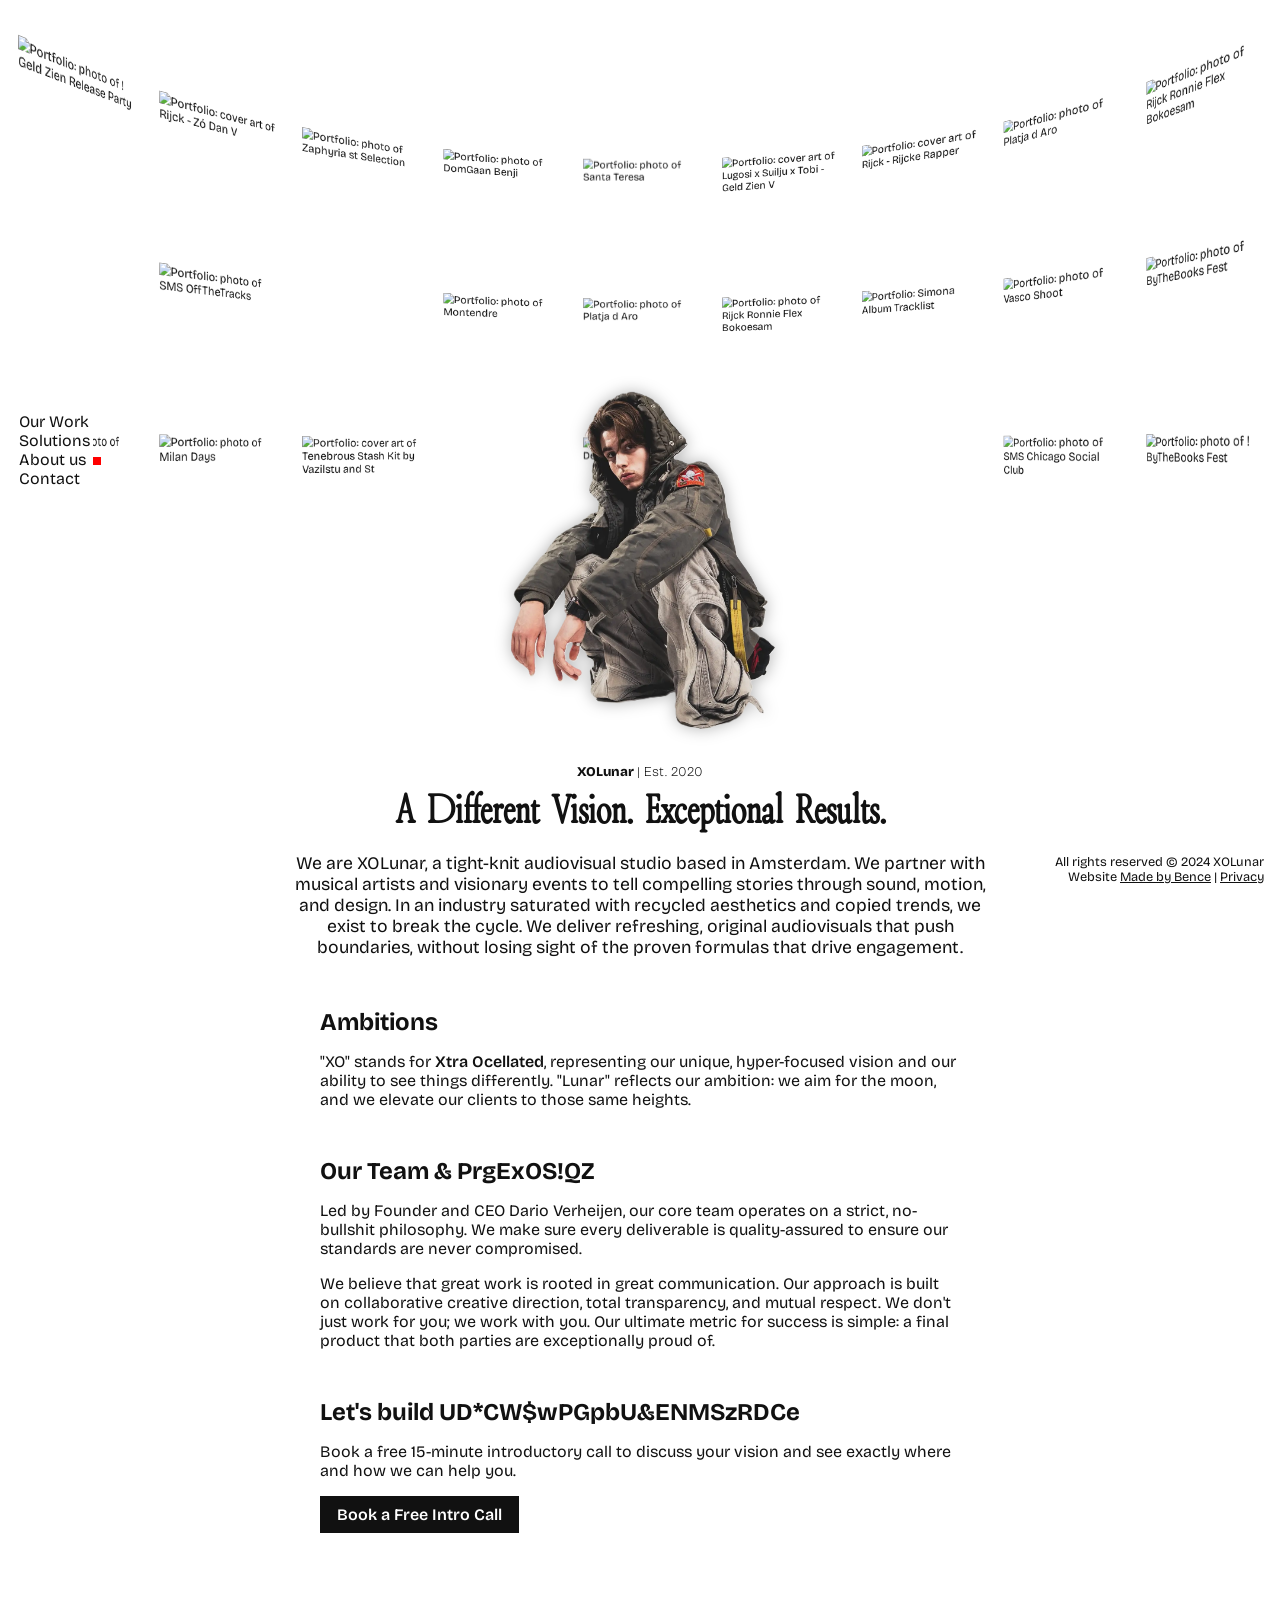
==== index.html @ 453fcff3 "Updated metadata" ====
<!DOCTYPE html><!-- Website Made by Bence (bencebarens.nl) -->
<html lang="en">
<head>
    <meta charset="UTF-8">
    <meta name="viewport" content="width=device-width, initial-scale=1.0">
    <meta name="author" content="Bence Barens">

    <title>XOLunar</title>
    <meta name="description" content="We are XOLunar, a tight-knit audiovisual studio based in Amsterdam. We partner with musical artists and visionary events to tell compelling stories through sound, motion, and design. In an industry saturated with recycled aesthetics and copied trends, we exist to break the cycle. We deliver refreshing, original audiovisuals that push boundaries, without losing sight of the proven formulas that drive engagement.">
    <meta name="robots" content="index,follow">

    <meta property="og:site_name" content="XOLunar">
    <meta property="og:description" content="We are XOLunar, a tight-knit audiovisual studio based in Amsterdam. We partner with musical artists and visionary events to tell compelling stories through sound, motion, and design. In an industry saturated with recycled aesthetics and copied trends, we exist to break the cycle. We deliver refreshing, original audiovisuals that push boundaries, without losing sight of the proven formulas that drive engagement.">
    <meta property="og:image" content="">
    <meta property="og:url" content="https://xolunar.com/">

    <link rel="stylesheet" href="assets/style/base.css">
    <link rel="stylesheet" href="assets/style/main.css">
    <link rel="stylesheet" href="assets/style/about.css">

    <link rel="icon" href="data:image/svg+xml,<svg xmlns=%22http://www.w3.org/2000/svg%22 viewBox=%220 0 100 100%22><text y=%22.9em%22 font-size=%2290%22>👁️</text></svg>">
    <meta name="theme-color" content="#ff0000">
</head>
<body id="about">
    <a href="#main">Skip to main content</a>
    <div id="splash-screen">
        <div></div>
        <div></div>
        <div></div>
        <div></div>
        <div></div>
        <p class="fw-800 wdth-75">XOLUNAR</p>
    </div>
    <header>
        <nav>
            <ul>
                <li><a class="scramble" href="work/">Our Work</a></li>
                <li><a class="scramble" href="solutions/">Solutions</a></li>
                <li><a class="scramble" href="" aria-current="page">About us</a></li>
                <li><a class="scramble" href="contact/">Contact</a></li>
            </ul>
        </nav>
        <p class="fw-200 wdth-95" id="counter-wrapper">The work of XOLunar has been seen <span id="counter">265.469.778</span> times worldwide</p>
    </header>
    <main id="main">
        <section id="portfolio">
            <div id="carousel-camera">
                <div id="carousel-stage">
                </div>
            </div>
        </section>
        <section>
            <img src="assets/media/dario.webp" alt="Dario Verheijen">
            <div>
                <small><span class="wdth-100 fw-800">XOLunar</span> <span id="city-display"></span> <span id="time-display"></span> <span class="wdth-100 fw-200">| Est. <time datetime="2020">2020</time></span></small>
                <h1>A Different Vision. Exceptional Results.</h1>
            </div>
            <p>We are XOLunar, a tight-knit audiovisual studio based in Amsterdam. We partner with musical artists and visionary events to tell compelling stories through sound, motion, and design. In an industry saturated with recycled aesthetics and copied trends, we exist to break the cycle. We deliver refreshing, original audiovisuals that push boundaries, without losing sight of the proven formulas that drive engagement.</p>
        </section>
        <section>
            <h2 class="scramble">Ambitions</h2>
            <p>"XO" stands for <span class="fw-600">Xtra Ocellated</span>, representing our unique, hyper-focused vision and our ability to see things differently. "Lunar" reflects our ambition: we aim for the moon, and we elevate our clients to those same heights.</p>
        </section>
        <section>
            <h2 class="scramble">Our Team & Philosophy</h2>
            <p>Led by Founder and CEO Dario Verheijen, our core team operates on a strict, no-bullshit philosophy. We make sure every deliverable is quality-assured to ensure our standards are never compromised.</p>
            <p>We believe that great work is rooted in great communication. Our approach is built on collaborative creative direction, total transparency, and mutual respect. We don't just work for you; we work with you. Our ultimate metric for success is simple: a final product that both parties are exceptionally proud of.</p>
        </section>
        <section>
            <h2 class="scramble">Let's build something exceptional.</h2>
            <p>Book a free 15-minute introductory call to discuss your vision and see exactly where and how we can help you.</p>
            <a href="" class="button">Book a Free Intro Call</a>
        </section>
    </main>

    <canvas id="y2k-grid" aria-hidden="true"></canvas>

    <dialog id="lightbox">
        <button id="lightbox-close" aria-label="Close" type="button">&times;</button>
        <div id="lightbox-media"></div>
        <p id="lightbox-title"></p>
    </dialog>

    <footer>
        <p>All rights reserved &copy; <time datetime="2024">2024</time> XOLunar</p>
        <p>Website <a href="https://bencebarens.nl" target="_blank">Made by Bence</a> | <a href="privacy/">Privacy</a></p>
    </footer>

    <script src="./assets/script/main.js"></script>
    <script src="./assets/script/media.js"></script>
    <script src="./assets/script/aboutgallery.js"></script>
    <script src="./assets/script/location.js"></script>
</body>
</html>
---- assets/style/base.css ----
/* Website Made by Bence (bencebarens.nl) */

/**************/
/* CSS REMEDY */
/**************/

html{
	margin: 0;
	padding: 0;
    background-color: var(--color-primary);
    color: var(--color-secondary);
    scroll-behavior: smooth;
}

body, main{
	width: 100%;
	margin: 0;
}

*, *::after, *::before {
    box-sizing:border-box;  
}

/*********************/
/* CUSTOM PROPERTIES */
/*********************/

:root{
    --color-primary: #ffffff;
    --color-secondary: #111111;
    --color-accent: #ff0000;
}

*::selection {
    color: var(--color-primary);
    background-color: var(--color-accent);
    text-shadow: white 0 0 0.2em;
}

*{
    outline: 2px solid rgba(255, 34, 34, 0);
}

*:focus-visible {
    outline: 2px solid var(--color-accent);
}

@media (prefers-color-scheme: dark) {
    :root{
        --color-primary: #111111;
        --color-secondary: #ffffff;
        --color-accent: #ff2222;
    }

    *::selection {
        color: var(--color-secondary);
        background-color: var(--color-accent);
    }
}

@font-face{
    font-family: "Bricolage Grotesque VF";
    src: url("../font/BricolageGrotesqueVariable.ttf") format("truetype");
    font-weight: 200 800;
    font-stretch: 75% 100%;
    font-style: normal;
    font-display: swap;
}

@font-face {
  font-family: 'Bros Italic';
  src: url('../font/ZTBrosOskon90s-Italic.otf') format('opentype');
  font-weight: 400;
  font-style: normal;
  font-display: swap;
}

@font-face {
  font-family: 'Bros';
  src: url('../font/ZTBrosOskon90s-Regular.otf') format('opentype');
  font-weight: 400;
  font-style: italic;
  font-display: swap;
}

.fw-200 { font-weight: 200; }
.fw-400 { font-weight: 400; }   
.fw-600 { font-weight: 600; }
.fw-800 { font-weight: 800; }

.wdth-75 { font-stretch: 75%; }
.wdth-80 { font-stretch: 80%; }
.wdth-85 { font-stretch: 85%; }
.wdth-90 { font-stretch: 90%; }
.wdth-95 { font-stretch: 95%; }
.wdth-100 { font-stretch: 100%; }

/***********/
/* STYLING */
/* GENERAL */
/***********/

body{
    width: 100%;
    margin: 0;
	padding: 0;

    font-family: "Bricolage Grotesque VF", sans-serif;
    font-weight: 400;
    font-stretch: 100%;
    font-variation-settings: 'opsz' 14;

    animation: fade-in 1s;
}

.visually-hidden {
    clip: rect(0 0 0 0);
    clip-path: inset(50%);
    height: 1px;
    overflow: hidden;
    position: absolute;
    white-space: nowrap;
    width: 1px;
}

button, label{
    cursor: pointer;
}

a, input, textarea{
    color: inherit;
    font-family: inherit;
    font: inherit;
    transition: all 200ms ease;
}

a:hover{
    color: var(--color-accent);
    font-weight: 800;
    font-stretch: 95%;
}

P, li{
    max-width: 40em;
}

h1{
    font-variation-settings:'opsz' 72;
    font-family: "Bros", serif;
    margin: 0;
    font-size: 2.5rem;
}

h2, h3, h4 {
    font-variation-settings: 'opsz' 24;
    margin: 0;
}

h5, h6 {
    font-variation-settings: 'opsz' 18;
    margin: 0;
}

button{
    background: none;
    border: none;
    padding: 0;
}

[hidden] {
    display: none !important;
}

.button{
    display: inline-block;
    text-decoration: none;
    padding: 0.5em 1em;
    font-weight: 600;
    color: var(--color-primary);
    background-color: var(--color-secondary);
    border: 0.1em solid var(--color-secondary);
    transition: all 200ms ease;
}

.button:hover {
    background-color: var(--color-accent);
    border-color: var(--color-accent);
    color: var(--color-primary);
    font-weight: 600;
    font-stretch: 100%;
}

/* Skip to main */

body > a:first-child{
    position: absolute;
    left: -999rem;
    overflow: hidden;
    opacity: 0;
    transition: opacity 200ms ease;
    text-decoration: none;
}

body > a:first-child:focus{
    position: fixed;
    left: 50%;
    transform: translateX(-50%);
    top: 1rem;
    opacity: 1;
    background: var(--color-secondary);
    color: var(--color-primary);
    padding: 0.5rem;
    z-index: 1000;
}
---- assets/style/main.css ----
/* Website Made by Bence (bencebarens.nl) */

/* Header & footer */
header nav{
    z-index: 50;
    position: fixed;
    top: 0;
}

header nav ul{
    list-style: none;
    display: flex;
    margin: 0;
    padding: 0;
}

header nav a{
    text-decoration: none;
}

header p{
    margin: 0 auto;
    padding: 0.4em 0.7em;
    border-radius: 50em;
    text-align: center;
    width: max-content;
    max-width: 100%;
    background-color: var(--color-primary);
}

header p span{
    font-variant-numeric: tabular-nums;
    padding: 0 0.1em;
}

footer{
    padding: 0 1em 3em 1em;
    text-align: center;
}

footer p{
    margin: 0 auto;
    font-size: 0.8em;
}

@media (min-width: 1000px) {
    header nav{
        left: 1em;
        top: 50%;
        transform: translateY(-50%);
    }

    header nav ul{
        flex-direction: column;
    }

    header nav li{
        background-color: var(--color-primary);
        width: max-content;
        padding: 0 0.2em;
    }

    header nav a[aria-current="page"]:after{
        content: "";
        height: 0.5em;
        width: 0.5em;
        display: inline-block;
        background-color: var(--color-accent);
        margin-left: 0.4em;
    }

    header p{
        position: fixed;
        top: 1em;
        left: 50%;
        transform: translateX(-50%);
        z-index: 50;
        background-color: rgba(255, 255, 255, 0.8);
        backdrop-filter: blur(5px);
        -webkit-backdrop-filter: blur(5px);
        animation: showBoxShadowLight linear both;
        animation-timeline: scroll(root block);
        animation-range: 0vh 15vh;
    }

    @media (prefers-color-scheme: dark) {
        header p{
            background-color: rgba(17, 17, 17, 0.6);
            animation: showBoxShadowDark linear both;
            animation-timeline: scroll(root block);
            animation-range: 0vh 15vh;
        }
    }

    @keyframes showBoxShadowLight{
        from{ box-shadow: 0 0 0em -0.5em #000000; border: solid rgba(0, 0, 0, 0) 0.1em; }
        to{ box-shadow: 0 0 0.7em -0.5em #000000; border: solid rgba(0, 0, 0, 0.2) 0.1em; }
    }

    @keyframes showBoxShadowDark{
        from{ box-shadow: 0 0 0em -0.3em #000000; border: solid rgba(255, 255, 255, 0) 0.1em; }
        to{ box-shadow: 0 0 0.7em -0.3em #000000; border: solid rgba(255, 255, 255, 0.2) 0.1em; }
    }

    footer{
        position: fixed;
        padding: 1em;
        right: 0;
        bottom: 0;
        z-index: 50;
        text-align: right;
    }
}

@media (max-width: 1000px) {
    header nav{
        width: 100%;
        background-color: var(--color-primary);
        border-bottom: 0.1em solid var(--color-accent);
    }

    header nav ul{
        width: 100%;
        justify-content: space-around;
    }

    header nav li{
        width: 100%;
        position: relative;
        text-align: center;
    }

    header nav li a{
        display: inline-block;
        padding: 0.5em;
        position: relative;
    }

    header nav li:has(a[aria-current="page"]){
        font-weight: 700;
        font-stretch: 95%;
    }

    header nav li a[aria-current="page"]:before{
        content: "";
        background-color: var(--color-accent);
        width: 1em;
        height: 0.25em;
        margin-right: 0.4em;
        left: 50%;
        bottom: 0;
        transform: translateX(-50%);
        position: absolute;
        z-index: 99999999999;
    }

    header p{
        margin-top: 3.5em;
    }
}

@media (max-width: 400px) {
    header nav li{
        font-size: clamp(0.8em, 4vw, 1em);
    }
}

main{
    padding: 6em 1em 2em 1em;
    padding-top: 6em;
    min-height: 90vh;
}

@media (max-width: 1000px) {
    main{
        padding-top: 2em;
    }
}

/* SPLASH SCREEN //////////////////////////////////////////////// */

#splash-screen {
    position: fixed;
    inset: 0;
    background: var(--color-primary);
    display: flex;
    align-items: center;
    justify-content: center;
    z-index: 900;
    overflow: hidden;
    width: 100vw;
    height: 100vh;
    animation: splashFadeOut 0.5s cubic-bezier(.45,0,1,.1) forwards;
    animation-delay: 2s;
}

#splash-screen *{
    cursor: wait;
    touch-action: none;
}

#splash-screen p{
    font-size: 4em;
    transform: scaleY(3);
    opacity: 0;
    animation: splashFadeIn 0s linear forwards;
    animation-delay: 0.5s;
}

#splash-screen.hidden {
    opacity: 0;
    pointer-events: none;
}

#splash-screen div{
    border: 0.3em solid var(--color-accent);
    width: 12em;
    height: 5em;
    position: absolute;
    opacity: 0;
    top: 50%;
    left: 50%;
    transform: translate(calc(-50% + 5em), -50%);
    animation: 
        frameSwoop 1.5s cubic-bezier(0,1,0,1) forwards, 
        splashFadeIn 0s linear forwards,
        frameSwoopBack 0.5s cubic-bezier(.45,-0.1,1,.1) forwards;
    animation-delay: 1s, 1s, 2s;
}

#splash-screen div:nth-last-of-type(1){
    width: 12em;
    height: 5em;
    z-index: 910;
}

#splash-screen div:nth-last-of-type(2){
    width: 17em;
    height: 10em;
}

#splash-screen div:nth-last-of-type(3){
    width: 30em;
    height: 23em;
}

#splash-screen div:nth-last-of-type(4){
    width: 60em;
    height: 53em;
}

#splash-screen div:nth-last-of-type(5){
    width: 90em;
    height: 83em;
}

@keyframes splashFadeIn {
    to { opacity: 1; }
}

@keyframes frameSwoop {
    from { width: 150em; height: 143em; }
}

@keyframes frameSwoopBack {
    to { width: 150em; height: 143em; }
}

@keyframes splashFadeOut {
    70% { opacity: 1; transform: scale(1.5); }
    100% { opacity: 0; transform: scale(3); }
}

@media (prefers-reduced-motion: reduce){
    #splash-screen{
        display: none;
    }
}

/* PIXEL GRID //////////////////////////////////////////////////// */

#y2k-grid{
    position: fixed;
    top: 0;
    left: 0;
    width: 100vw;
    height: 100vh;
    z-index: -1;
    pointer-events: none;
}

/* LIGHTBOX ////////////////////////////////////////////////////// */

#lightbox {
    border: none;
    background: transparent;
    padding: 1em;
    width: 100vw;
    height: 100vh;
    overflow: hidden;
}

#lightbox::backdrop {
    background-color: rgba(0,0,0, 0.8);
    backdrop-filter: blur(10px);
    -webkit-backdrop-filter: blur(10px);
}

#lightbox[open] {
    display: flex;
    flex-direction: column;
    align-items: center;
    justify-content: center;
    animation: fadeIn 0.3s ease-out;
}

@keyframes fadeIn {
    from { opacity: 0; transform: scale(0.95); }
    to { opacity: 1; transform: scale(1); }
}

#lightbox-media {
    display: grid;
    place-items: center;
    max-width: 80vw;
    max-height: 60vh;
    overflow: hidden;
    position: relative;
}

#lightbox-media img,
#lightbox-media video {
    grid-area: 1 / 1;
    max-width: 80vw;
    max-height: 60vh;
    width: auto;
    height: auto;
    object-fit: contain;
    display: block;
}

#lightbox-media .media-placeholder {
    filter: blur(15px);
    transform: scale(1.05);
    transition: opacity 300ms ease;
    pointer-events: none;
}

#lightbox-media .media-full {
    opacity: 0;
    transition: opacity 300ms ease;
}

#lightbox-media .media-full.is-loaded {
    opacity: 1;
}

#lightbox-title {
    margin-top: 1.5em;
    text-align: center;
    max-width: 100%;
    color: white;
    line-break: anywhere;
}

#lightbox-close {
    position: fixed;
    color: white;
    top: 0.5em;
    right: 0.5em;
    background: none;
    border: none;
    font-size: 3em;
    font-weight: 200;
    line-height: 1;
    transition: transform 0.2s ease, color 0.2s ease;
    z-index: 10;
}

#lightbox-close:hover {
    color: var(--color-accent);
}

#carousel-stage.paused {
    animation-play-state: paused;
}
---- assets/style/about.css ----
/* Website Made by Bence (bencebarens.nl) */

/* Algemene layout */
#about main {
    display: flex;
    flex-direction: column;
    align-items: center;
}

#about main{
    display: flex;
    flex-direction: column;
    align-items: center;
    gap: 2em;
    padding: 0 1em 5em 1em;
    z-index: 1;
}

#about main small{
    display: block;
    margin-bottom: 0.5em;
}

/* Portfolio viewport */
#about main #portfolio {
    position: fixed;
    width: 100%;
    height: 100vh;
    padding-top: 10em;
    perspective: 1200px;
    pointer-events: none;
}

@media (max-width: 1000px) {
    #about main #portfolio {
        padding-top: 5em;
    }
}

/* 3D camera */
#carousel-camera {
    margin-top: -20em;
    width: 100%;
    height: 100%;
    transform-style: preserve-3d;
    pointer-events: none;
}

#carousel-stage {
    position: relative;
    width: 100%;
    height: 100%;
    transform-style: preserve-3d;
    animation: rotate-gallery 120s linear infinite;
    will-change: transform;
}

@keyframes rotate-gallery {
    from { transform: rotateY(0deg); }
    to { transform: rotateY(360deg); }
}

/* Individuele ringen */
.ring {
    position: absolute;
    inset: 0;
    width: 100%;
    height: 100%;
    margin: 0;
    padding: 0;
    list-style: none;
    transform-style: preserve-3d;
    -webkit-transform-style: preserve-3d;
    pointer-events: none;
}

.ring li {
    position: absolute;
    left: 50%;
    top: 50%;
    width: min-content;
    display: flex;
    flex-direction: column;
    align-items: center;
    transform-style: preserve-3d;
    -webkit-transform-style: preserve-3d;
    transform: 
        translateX(-50%) 
        translateY(var(--row-offset)) 
        rotateY(calc(var(--slot) * var(--angle))) 
        translateZ(calc(-1 * var(--radius)));
    backface-visibility: hidden;
    -webkit-backface-visibility: hidden;
    contain: layout;
    transition: all 100ms ease;
    pointer-events: none;
}

.ring li:hover{
    transform: 
        translateX(-50%) 
        translateY(var(--row-offset)) 
        rotateY(calc(var(--slot) * var(--angle))) 
        translateZ(calc(-1 * var(--radius)))
        scale(1.1);
}

.ring li * {
    pointer-events: auto;
    -webkit-transform-style: preserve-3d;
    transform-style: preserve-3d;
    -webkit-backface-visibility: hidden;
    backface-visibility: hidden;
}

#portfolio.no-clicks,
#portfolio.no-clicks * {
    pointer-events: none !important;
}

.ring img, .ring video {
    width: var(--item-size, 150px);
    aspect-ratio: 1 / 1;
    object-fit: cover;
    display: block;
    -webkit-transform: translate3d(0, 0, 0);
    transform: translate3d(0, 0, 0);
}

.ring li:hover img, .ring li:hover video{
    border: 0.1em solid var(--color-accent);
}

.ring video::-webkit-media-controls,
.ring video::-webkit-media-controls-start-playback-button,
.ring video::-webkit-media-controls-play-button {
    display: none !important;
    -webkit-appearance: none;
    opacity: 0;
}

@media (prefers-reduced-motion: reduce) {
    #carousel-stage {
        animation-duration: 500s;
    }
}

#about main section:nth-of-type(2){
    text-align: center;
    margin-top: 40vh;
    pointer-events: none;
}

#about main section:nth-of-type(2) > * {
    pointer-events: auto;
}

#about main section:nth-of-type(2) p{
    font-size: 1.1em;
}

#about main section:nth-of-type(2) img{
    width: 20em;
    filter: drop-shadow(0 0 0.5em rgba(0,0,0,0.3));
}
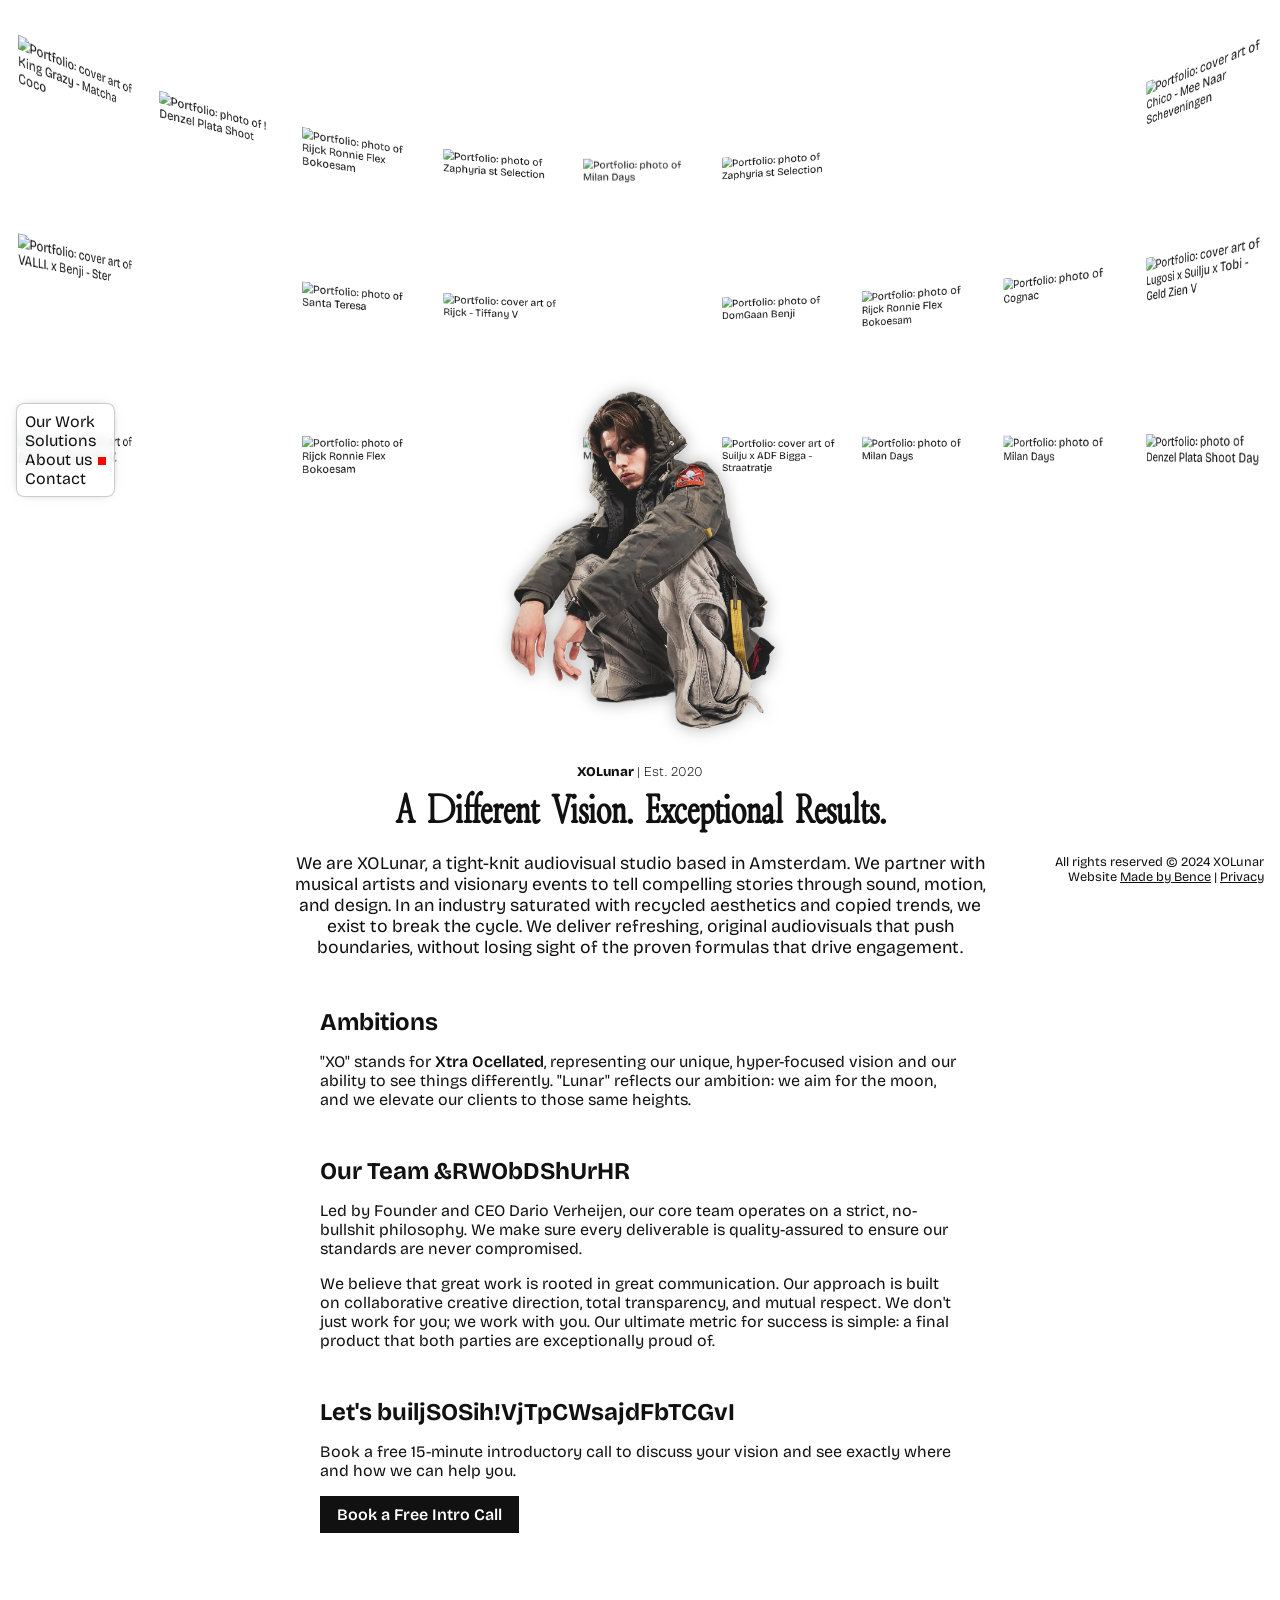
==== commit 7aa13a8a: "Added Calendly widget" ====
--- a/index.html
+++ b/index.html
@@ -17,6 +17,7 @@
     <link rel="stylesheet" href="assets/style/base.css">
     <link rel="stylesheet" href="assets/style/main.css">
     <link rel="stylesheet" href="assets/style/about.css">
+    <link rel="stylesheet" href="https://assets.calendly.com/assets/external/widget.css">
 
     <link rel="icon" href="data:image/svg+xml,<svg xmlns=%22http://www.w3.org/2000/svg%22 viewBox=%220 0 100 100%22><text y=%22.9em%22 font-size=%2290%22>👁️</text></svg>">
     <meta name="theme-color" content="#ff0000">
@@ -69,7 +70,7 @@
         <section>
             <h2 class="scramble">Let's build something exceptional.</h2>
             <p>Book a free 15-minute introductory call to discuss your vision and see exactly where and how we can help you.</p>
-            <a href="" class="button">Book a Free Intro Call</a>
+            <a href="" class="button" onclick="Calendly.initPopupWidget({url: 'https://calendly.com/finance-xolunar/30min'});return false;">Book a Free Intro Call</a>
         </section>
     </main>
 
@@ -90,5 +91,6 @@
     <script src="./assets/script/media.js"></script>
     <script src="./assets/script/aboutgallery.js"></script>
     <script src="./assets/script/location.js"></script>
+    <script src="https://assets.calendly.com/assets/external/widget.js" type="text/javascript" async></script>
 </body>
 </html>
--- a/assets/style/base.css
+++ b/assets/style/base.css
@@ -185,7 +185,7 @@
 .button:hover {
     background-color: var(--color-accent);
     border-color: var(--color-accent);
-    color: var(--color-primary);
+    color: white;
     font-weight: 600;
     font-stretch: 100%;
 }
--- a/assets/style/main.css
+++ b/assets/style/main.css
@@ -26,6 +26,7 @@
     width: max-content;
     max-width: 100%;
     background-color: var(--color-primary);
+    text-wrap: pretty;
 }
 
 header p span{
@@ -47,17 +48,25 @@
     header nav{
         left: 1em;
         top: 50%;
+        padding: 0.5em;
+        border-radius: 0.5em;
         transform: translateY(-50%);
+        background-color: rgba(255, 255, 255, 0.8);
+        border: solid rgba(0, 0, 0, 0.2) 0.1em;
+        backdrop-filter: blur(5px);
+        -webkit-backdrop-filter: blur(5px);
+        box-shadow: 0 0 0.7em -0.5em #000000;
+    }
+
+    @media (prefers-color-scheme: dark) {
+        header nav{
+            background-color: rgba(17, 17, 17, 0.6);
+            border: solid rgba(255, 255, 255, 0.2) 0.1em;
+        }
     }
 
     header nav ul{
         flex-direction: column;
-    }
-
-    header nav li{
-        background-color: var(--color-primary);
-        width: max-content;
-        padding: 0 0.2em;
     }
 
     header nav a[aria-current="page"]:after{
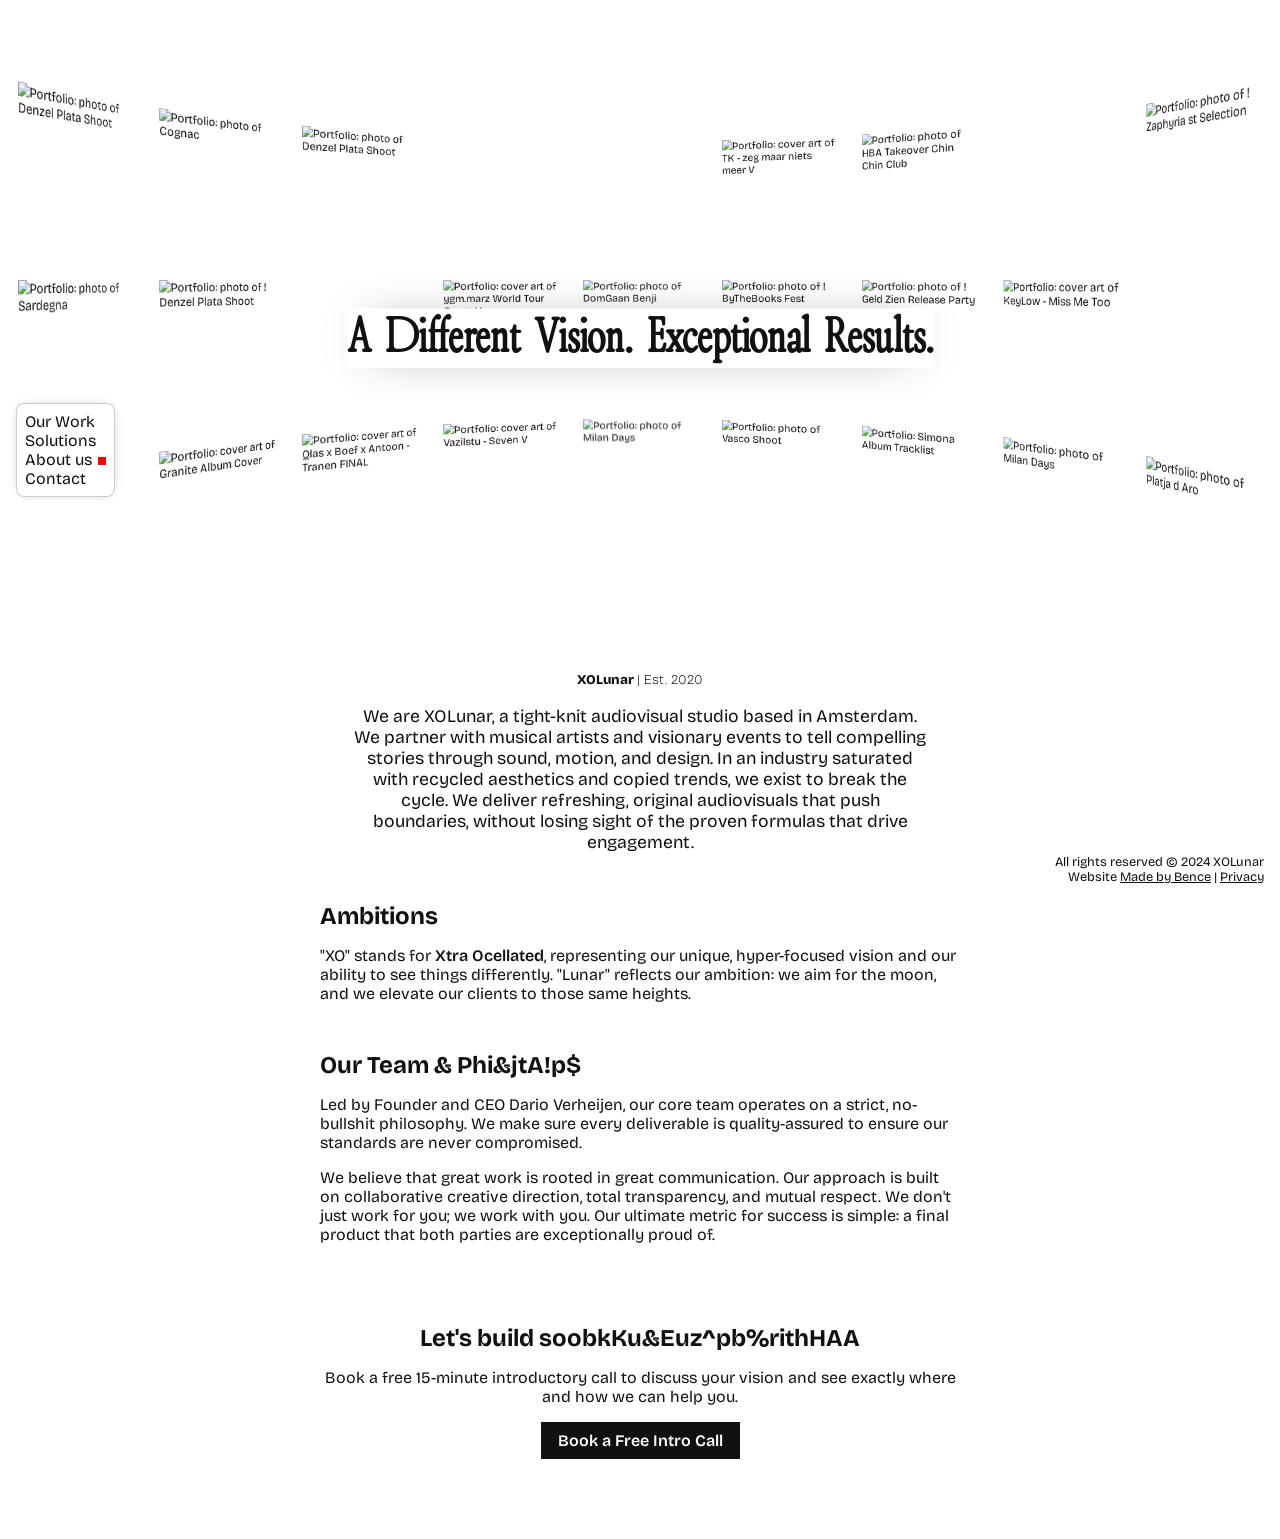
==== commit 72d929dd: "Big ass home page update" ====
--- a/index.html
+++ b/index.html
@@ -45,17 +45,14 @@
     </header>
     <main id="main">
         <section id="portfolio">
+            <h1 id="testinggg"><span>A Different Vision. Exceptional Results.</span></h1>
             <div id="carousel-camera">
-                <div id="carousel-stage">
-                </div>
+                <div id="carousel-stage"></div>
             </div>
         </section>
         <section>
-            <img src="assets/media/dario.webp" alt="Dario Verheijen">
-            <div>
-                <small><span class="wdth-100 fw-800">XOLunar</span> <span id="city-display"></span> <span id="time-display"></span> <span class="wdth-100 fw-200">| Est. <time datetime="2020">2020</time></span></small>
-                <h1>A Different Vision. Exceptional Results.</h1>
-            </div>
+            
+            <small><span class="wdth-100 fw-800">XOLunar</span> <span id="city-display"></span> <span id="time-display"></span> <span class="wdth-100 fw-200">| Est. <time datetime="2020">2020</time></span></small>
             <p>We are XOLunar, a tight-knit audiovisual studio based in Amsterdam. We partner with musical artists and visionary events to tell compelling stories through sound, motion, and design. In an industry saturated with recycled aesthetics and copied trends, we exist to break the cycle. We deliver refreshing, original audiovisuals that push boundaries, without losing sight of the proven formulas that drive engagement.</p>
         </section>
         <section>
--- a/assets/style/main.css
+++ b/assets/style/main.css
@@ -298,6 +298,11 @@
     pointer-events: none;
 }
 
+.scramble {
+    overflow-wrap: break-word;
+    word-break: break-word;
+    white-space: normal; 
+}
 /* LIGHTBOX ////////////////////////////////////////////////////// */
 
 #lightbox {
--- a/assets/style/about.css
+++ b/assets/style/about.css
@@ -1,10 +1,9 @@
 /* Website Made by Bence (bencebarens.nl) */
 
 /* Algemene layout */
-#about main {
-    display: flex;
-    flex-direction: column;
-    align-items: center;
+
+body {
+    overflow-x: clip;
 }
 
 #about main{
@@ -12,8 +11,12 @@
     flex-direction: column;
     align-items: center;
     gap: 2em;
-    padding: 0 1em 5em 1em;
+    padding: 0 0 5em 0;
     z-index: 1;
+}
+
+#about main section{
+    padding: 0 1em;
 }
 
 #about main small{
@@ -23,23 +26,25 @@
 
 /* Portfolio viewport */
 #about main #portfolio {
-    position: fixed;
-    width: 100%;
-    height: 100vh;
-    padding-top: 10em;
+    width: 100vw !important;
+    max-width: 100vw;
+    padding: 0;
+    height: 80vh;
+    min-height: 20em;
     perspective: 1200px;
-    pointer-events: none;
+    overflow: hidden;
+    margin-top: -5em;
 }
 
 @media (max-width: 1000px) {
     #about main #portfolio {
-        padding-top: 5em;
+        height: 50vh;
     }
 }
 
 /* 3D camera */
 #carousel-camera {
-    margin-top: -20em;
+    position: relative;
     width: 100%;
     height: 100%;
     transform-style: preserve-3d;
@@ -145,10 +150,38 @@
     }
 }
 
-#about main section:nth-of-type(2){
+#about .carousel-camera{
+    position: relative;
+}
+
+h1 {
+    position: absolute;
+    top: 50%;
+    left: 50%;
+    transform: translate(-50%, -50%);
     text-align: center;
-    margin-top: 40vh;
-    pointer-events: none;
+    z-index: 10;
+    width: 90%;
+    max-width: 25em;
+    margin: 0;
+    margin-top: 1.2em;
+    font-size: 3em;
+}
+
+h1 span {
+    background-color: var(--color-primary);
+    text-wrap: pretty;
+    pointer-events: auto;
+    box-shadow: 0 0 1em -0.5em #000000;
+}
+
+#about main section:nth-of-type(2) {
+    text-align: center;
+    margin-top: 0;
+    z-index: 2;
+    position: relative;
+    width: 100%;
+    max-width: 38em;
 }
 
 #about main section:nth-of-type(2) > * {
@@ -162,4 +195,30 @@
 #about main section:nth-of-type(2) img{
     width: 20em;
     filter: drop-shadow(0 0 0.5em rgba(0,0,0,0.3));
+}
+
+#about main section:last-of-type{
+    text-align: center;
+    margin-top: 2em;
+}
+
+#carousel-camera {
+    position: relative;
+    width: 100%;
+    height: 100%;
+    transform-style: preserve-3d;
+    pointer-events: none;
+    will-change: transform;
+
+    animation: camera-parallax linear both;
+    animation-timeline: scroll(root);
+}
+
+@keyframes camera-parallax {
+    0% {
+        transform: rotateX(0) rotateY(0) translateY(0);
+    }
+    100% {
+        transform: rotateX(-10deg) rotateY(10deg) translateY(-10em);
+    }
 }
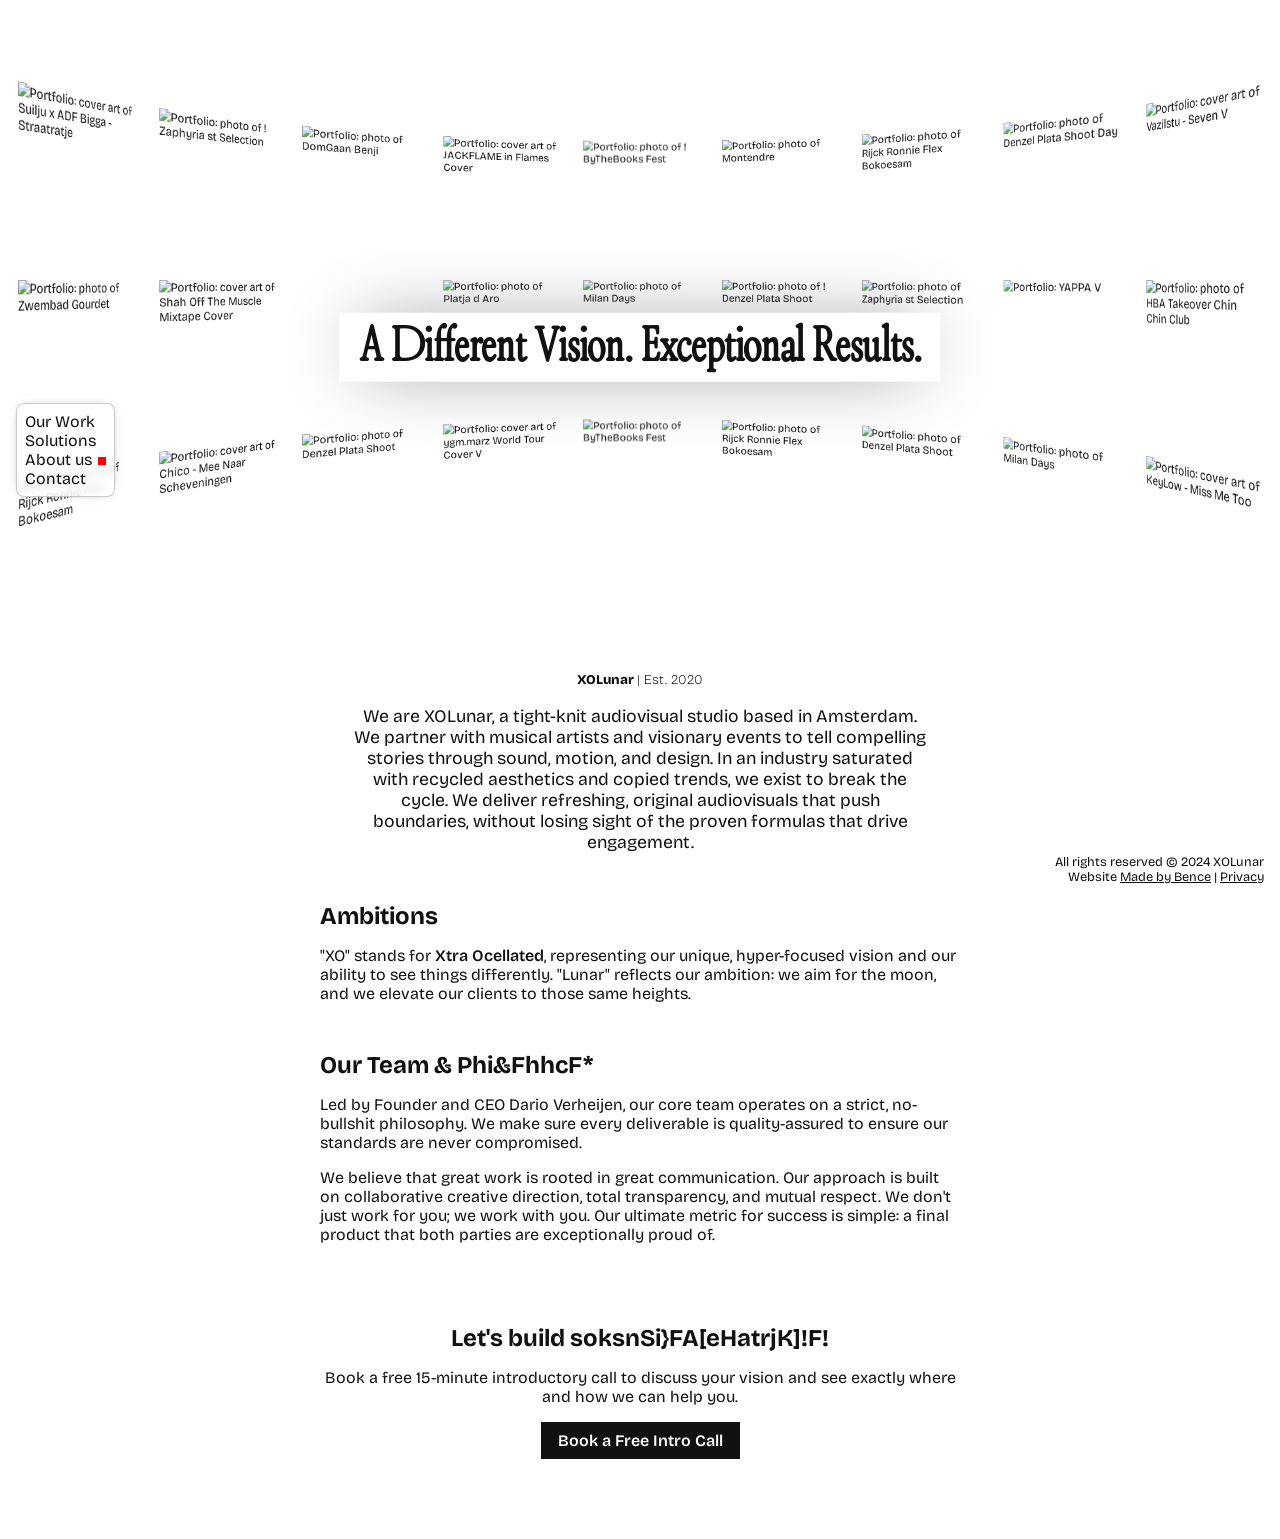
==== commit 736b97cd: "Big ass home page update pt2" ====
--- a/index.html
+++ b/index.html
@@ -45,7 +45,7 @@
     </header>
     <main id="main">
         <section id="portfolio">
-            <h1 id="testinggg"><span>A Different Vision. Exceptional Results.</span></h1>
+            <h1>A&nbsp;Different&nbsp;Vision.<wbr>&nbsp;Exceptional&nbsp;Results.</h1>
             <div id="carousel-camera">
                 <div id="carousel-stage"></div>
             </div>
--- a/assets/style/base.css
+++ b/assets/style/base.css
@@ -176,6 +176,8 @@
     text-decoration: none;
     padding: 0.5em 1em;
     font-weight: 600;
+    font-size: inherit;
+    font-family: inherit;
     color: var(--color-primary);
     background-color: var(--color-secondary);
     border: 0.1em solid var(--color-secondary);
--- a/assets/style/main.css
+++ b/assets/style/main.css
@@ -51,18 +51,6 @@
         padding: 0.5em;
         border-radius: 0.5em;
         transform: translateY(-50%);
-        background-color: rgba(255, 255, 255, 0.8);
-        border: solid rgba(0, 0, 0, 0.2) 0.1em;
-        backdrop-filter: blur(5px);
-        -webkit-backdrop-filter: blur(5px);
-        box-shadow: 0 0 0.7em -0.5em #000000;
-    }
-
-    @media (prefers-color-scheme: dark) {
-        header nav{
-            background-color: rgba(17, 17, 17, 0.6);
-            border: solid rgba(255, 255, 255, 0.2) 0.1em;
-        }
     }
 
     header nav ul{
@@ -303,6 +291,7 @@
     word-break: break-word;
     white-space: normal; 
 }
+
 /* LIGHTBOX ////////////////////////////////////////////////////// */
 
 #lightbox {
--- a/assets/style/about.css
+++ b/assets/style/about.css
@@ -1,4 +1,48 @@
 /* Website Made by Bence (bencebarens.nl) */
+
+/* Header */
+
+@media (min-width: 1000px) {
+    header nav{
+        animation: dynamicnavbar linear both;
+        animation-timeline: scroll(root block);
+        animation-range: 20vh 35vh;
+    }
+}
+
+@keyframes dynamicnavbar{
+    from{
+        background-color: rgba(255, 255, 255, 0.8);
+        border: solid rgba(0, 0, 0, 0.2) 0.1em;
+        backdrop-filter: blur(5px);
+        -webkit-backdrop-filter: blur(5px);
+        box-shadow: 0 0 0.7em -0.5em #000000;
+    }to{
+        background-color: rgba(255, 255, 255, 0.0);
+        border: solid rgba(0, 0, 0, 0.0) 0.1em;
+        backdrop-filter: blur(0);
+        -webkit-backdrop-filter: blur(0);
+        box-shadow: 0 0 0.7em -0.5em rgba(255, 255, 255, 0.0);
+    }
+}
+
+@media (prefers-color-scheme: dark) {
+    @keyframes dynamicnavbar{
+        from{
+            background-color: rgba(17, 17, 17, 0.6);
+            border: solid rgba(255, 255, 255, 0.2) 0.1em;
+            backdrop-filter: blur(5px);
+            -webkit-backdrop-filter: blur(5px);
+            box-shadow: 0 0 0.7em -0.5em #000000;
+        }to{
+            background-color: rgba(17, 17, 17, 0.0);
+            border: solid rgba(255, 255, 255, 0.0) 0.1em;
+            backdrop-filter: blur(0);
+            -webkit-backdrop-filter: blur(0);
+            box-shadow: 0 0 0.7em -0.5em rgba(255, 255, 255, 0.0);
+        }
+    }
+}
 
 /* Algemene layout */
 
@@ -29,16 +73,17 @@
     width: 100vw !important;
     max-width: 100vw;
     padding: 0;
-    height: 80vh;
+    height: 55em;
     min-height: 20em;
     perspective: 1200px;
     overflow: hidden;
-    margin-top: -5em;
-}
-
-@media (max-width: 1000px) {
+    margin-top: -10em;
+    margin-bottom: -5em;
+}
+
+@media (max-width: 600px) {
     #about main #portfolio {
-        height: 50vh;
+        height: 50em;
     }
 }
 
@@ -159,20 +204,22 @@
     top: 50%;
     left: 50%;
     transform: translate(-50%, -50%);
+    margin: 0;
+    margin-top: 1.4em;
+    z-index: 1;
+    width: max-content;
     text-align: center;
-    z-index: 10;
-    width: 90%;
-    max-width: 25em;
-    margin: 0;
-    margin-top: 1.2em;
-    font-size: 3em;
-}
-
-h1 span {
+    max-width: calc(100% - 2rem);
+    padding: 0.1em 0.4em;
+    box-shadow: 0 0 1.5em -0.5em var(--color-secondary);
     background-color: var(--color-primary);
-    text-wrap: pretty;
-    pointer-events: auto;
-    box-shadow: 0 0 1em -0.5em #000000;
+    font-size: clamp(2em, 12vw, 3em);
+}
+
+@media (max-width: 1000px) {
+    h1{
+        width: min-content;
+    }
 }
 
 #about main section:nth-of-type(2) {
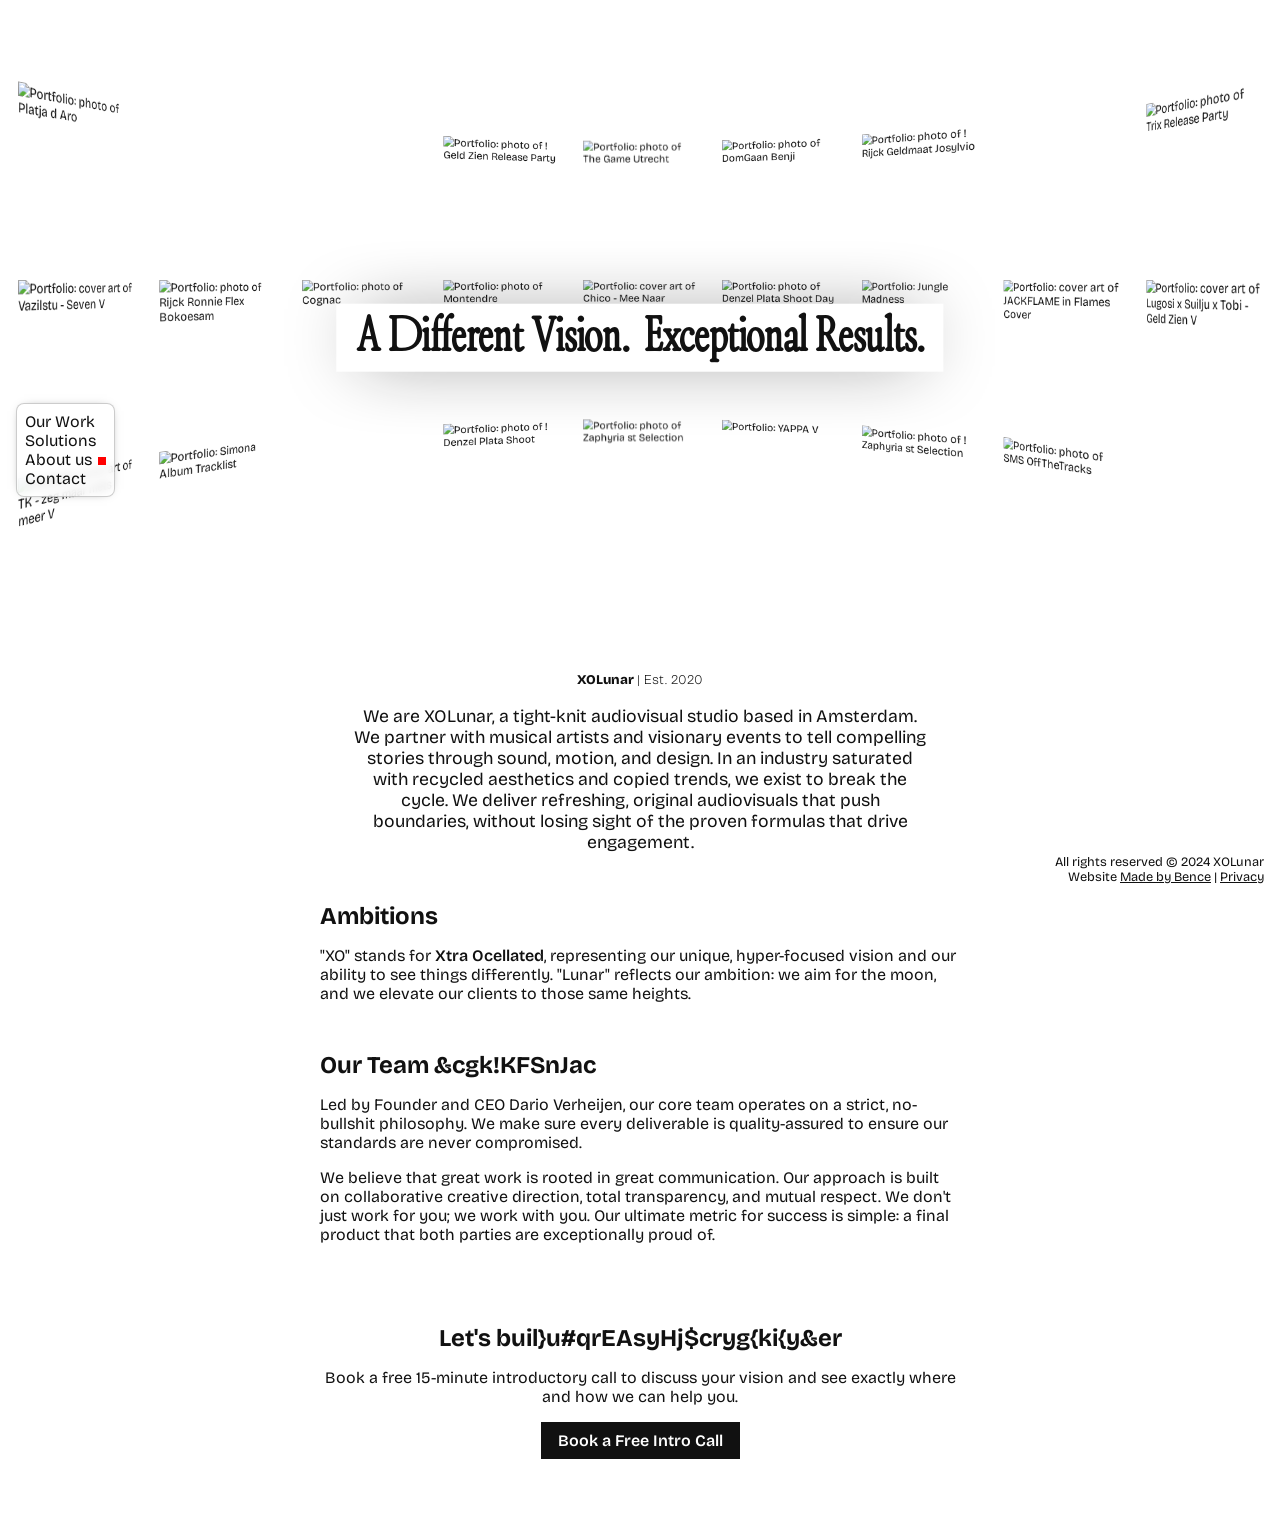
==== commit cfb30071: "Minor stability updates" ====
--- a/index.html
+++ b/index.html
@@ -45,7 +45,7 @@
     </header>
     <main id="main">
         <section id="portfolio">
-            <h1>A&nbsp;Different&nbsp;Vision.<wbr>&nbsp;Exceptional&nbsp;Results.</h1>
+            <h1>A&nbsp;Different&nbsp;Vision.<wbr> Exceptional&nbsp;Results.</h1>
             <div id="carousel-camera">
                 <div id="carousel-stage"></div>
             </div>
--- a/assets/style/base.css
+++ b/assets/style/base.css
@@ -39,6 +39,7 @@
 
 *{
     outline: 2px solid rgba(255, 34, 34, 0);
+    font-display: swap;
 }
 
 *:focus-visible {
--- a/assets/style/main.css
+++ b/assets/style/main.css
@@ -109,7 +109,7 @@
     }
 }
 
-@media (max-width: 1000px) {
+@media (max-width: 999px) {
     header nav{
         width: 100%;
         background-color: var(--color-primary);
@@ -168,7 +168,7 @@
     min-height: 90vh;
 }
 
-@media (max-width: 1000px) {
+@media (max-width: 999px) {
     main{
         padding-top: 2em;
     }
--- a/assets/style/about.css
+++ b/assets/style/about.css
@@ -205,7 +205,7 @@
     left: 50%;
     transform: translate(-50%, -50%);
     margin: 0;
-    margin-top: 1.4em;
+    margin-top: 1.2em;
     z-index: 1;
     width: max-content;
     text-align: center;
@@ -216,9 +216,10 @@
     font-size: clamp(2em, 12vw, 3em);
 }
 
-@media (max-width: 1000px) {
+@media (max-width: 999px) {
     h1{
         width: min-content;
+        margin-top: 1em;
     }
 }
 
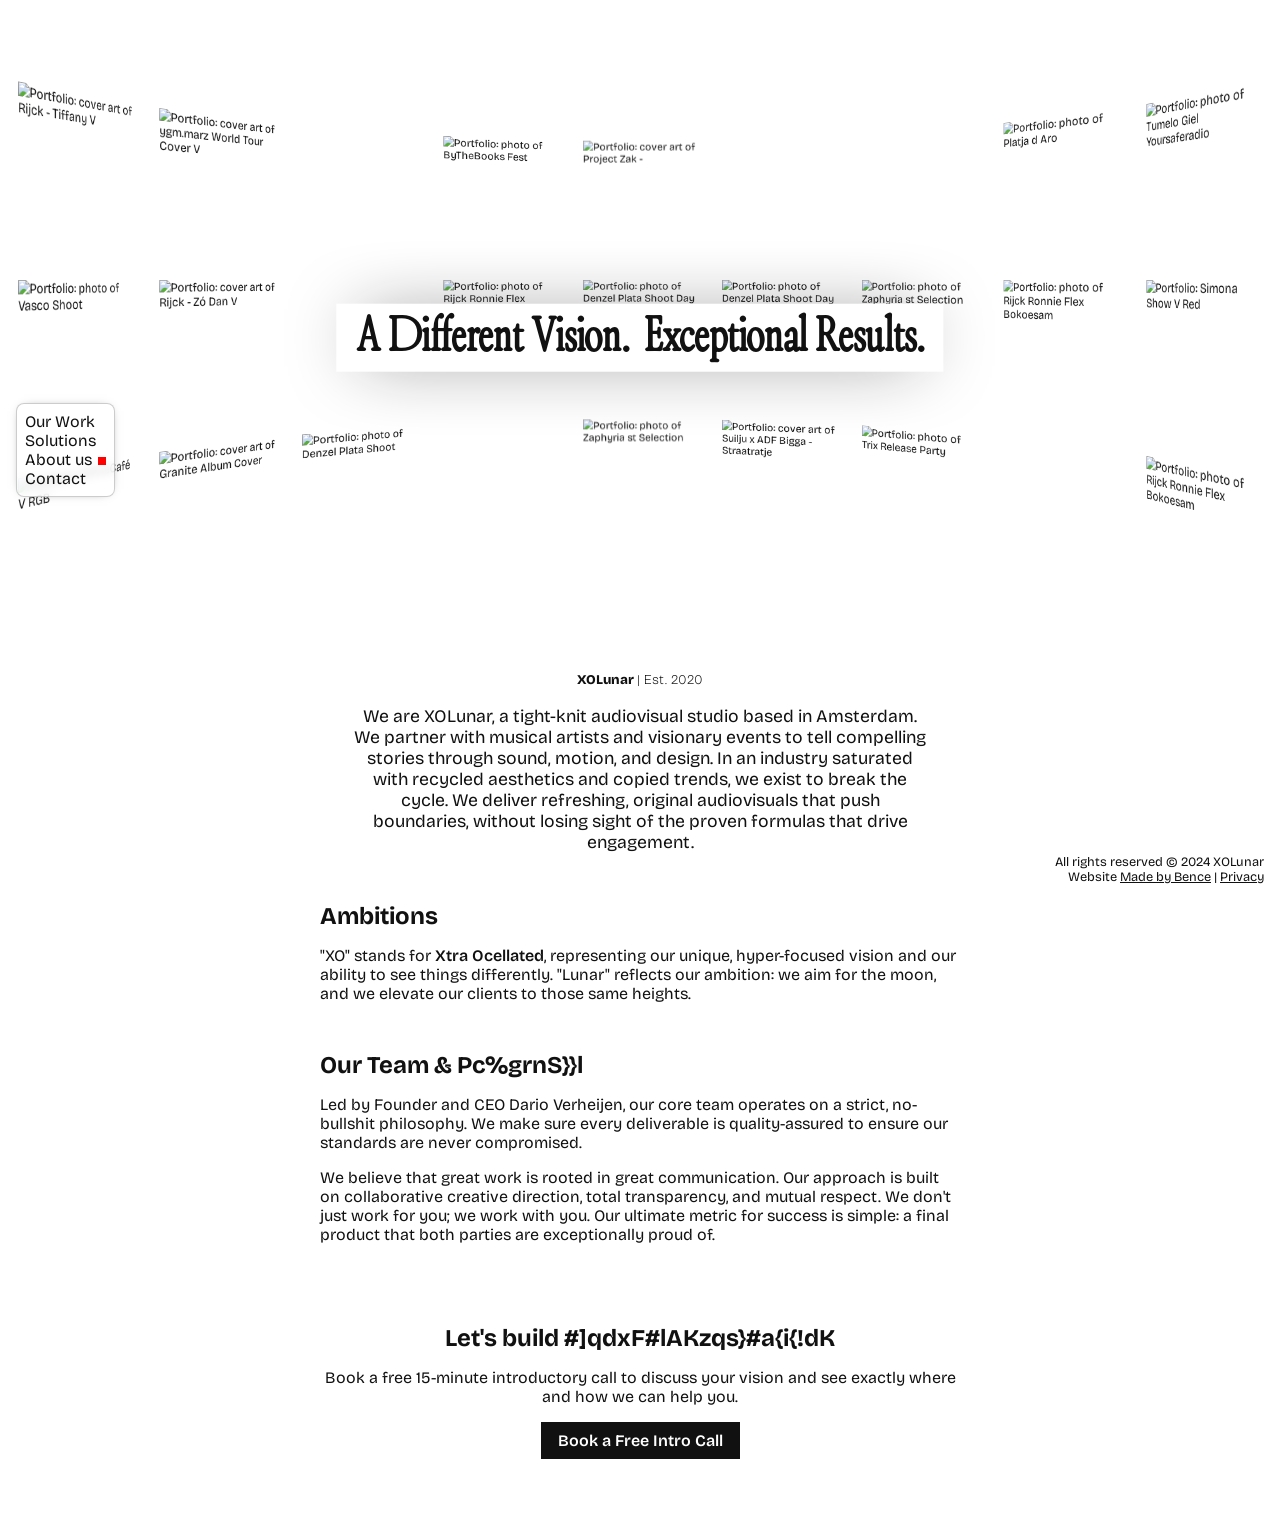
==== commit bc9ef5c9: "Added custom CSS for Calendly widget" ====
--- a/index.html
+++ b/index.html
@@ -17,7 +17,6 @@
     <link rel="stylesheet" href="assets/style/base.css">
     <link rel="stylesheet" href="assets/style/main.css">
     <link rel="stylesheet" href="assets/style/about.css">
-    <link rel="stylesheet" href="https://assets.calendly.com/assets/external/widget.css">
 
     <link rel="icon" href="data:image/svg+xml,<svg xmlns=%22http://www.w3.org/2000/svg%22 viewBox=%220 0 100 100%22><text y=%22.9em%22 font-size=%2290%22>👁️</text></svg>">
     <meta name="theme-color" content="#ff0000">
--- a/assets/style/main.css
+++ b/assets/style/main.css
@@ -386,4 +386,136 @@
 
 #carousel-stage.paused {
     animation-play-state: paused;
+}
+
+/* CALENDLY ////////////////////////////////////////////////////// */
+
+/* Iframe & content basis */
+.calendly-badge-widget iframe,
+.calendly-inline-widget iframe,
+.calendly-overlay iframe {
+    border: 0;
+    display: block;
+    height: 100%;
+    width: 100%;
+}
+
+.calendly-popup-content {
+    height: 100%;
+    position: relative;
+}
+
+.calendly-popup-content.calendly-mobile {
+    overflow-y: auto;
+}
+
+/* Modal Overlay */
+.calendly-overlay {
+    background-color: rgba(0,0,0, 0.8);
+    backdrop-filter: blur(10px);
+    -webkit-backdrop-filter: blur(10px);
+    inset: 0;
+    overflow: hidden;
+    position: fixed;
+    z-index: 9999;
+}
+
+.calendly-overlay .calendly-close-overlay {
+    inset: 0;
+    position: absolute;
+}
+
+/* Modal Popup container */
+.calendly-overlay .calendly-popup {
+    box-sizing: border-box;
+    height: 90%;
+    width: calc(100% - 2em);
+    position: absolute;
+    top: 50%;
+    left: 50%;
+    transform: translate(-50%, -50%);
+}
+
+/* Mobile */
+/* Was 975px */
+@media (max-width: 649px) {
+    .calendly-overlay .calendly-popup {
+        width: 100%;
+        height: 80vh;
+        top: 20vh;
+        left: 0;
+        transform: none;
+        border-top-left-radius: 1em;
+        border-top-right-radius: 1em;
+        overflow: hidden;
+    }
+}
+
+/* Sluitknop */
+.calendly-overlay .calendly-popup-close {
+    background: url(https://assets.calendly.com/assets/external/close-icon.svg) no-repeat center / contain;
+    cursor: pointer;
+    height: 1.2em;
+    position: absolute;
+    top: 2em;
+    right: 2em;
+    width: 1.2em;
+}
+
+/* Mobile */
+/* Was 975px */
+/* @media (max-width: 649px) {
+    .calendly-overlay .calendly-popup-close {
+        right: 1em;
+        top: 1em;
+    }
+} */
+
+.calendly-badge-widget, .calendly-badge-widget .calendly-badge-content {
+    clip: rect(0 0 0 0);
+    clip-path: inset(50%);
+    height: 1px;
+    overflow: hidden;
+    position: absolute;
+    white-space: nowrap;
+    width: 1px;
+    opacity: 0;
+    display: none;
+}
+
+/* Loader / Spinner */
+.calendly-spinner {
+    inset-inline: 0;
+    position: absolute;
+    text-align: center;
+    top: 50%;
+    transform: translateY(-50%);
+    z-index: -1;
+}
+
+.calendly-spinner > div {
+    width: 5em;
+    height: 5em;
+    border-radius: 50%;
+    border: 0.2em solid white;
+    border-top-color: var(--color-accent);
+    animation: loading 1.2s ease-in-out infinite;
+    vertical-align: middle;
+    display: inline-block;
+}
+
+@keyframes loading {
+    to {
+        transform: rotate(360deg);
+    }
+}
+
+@media (max-width: 649px) {
+    .calendly-spinner {
+        transform: translateY(-20vh);
+    }
+}
+
+.calendly-spinner .calendly-bounce1, .calendly-spinner .calendly-bounce2 {
+    display: none;
 }
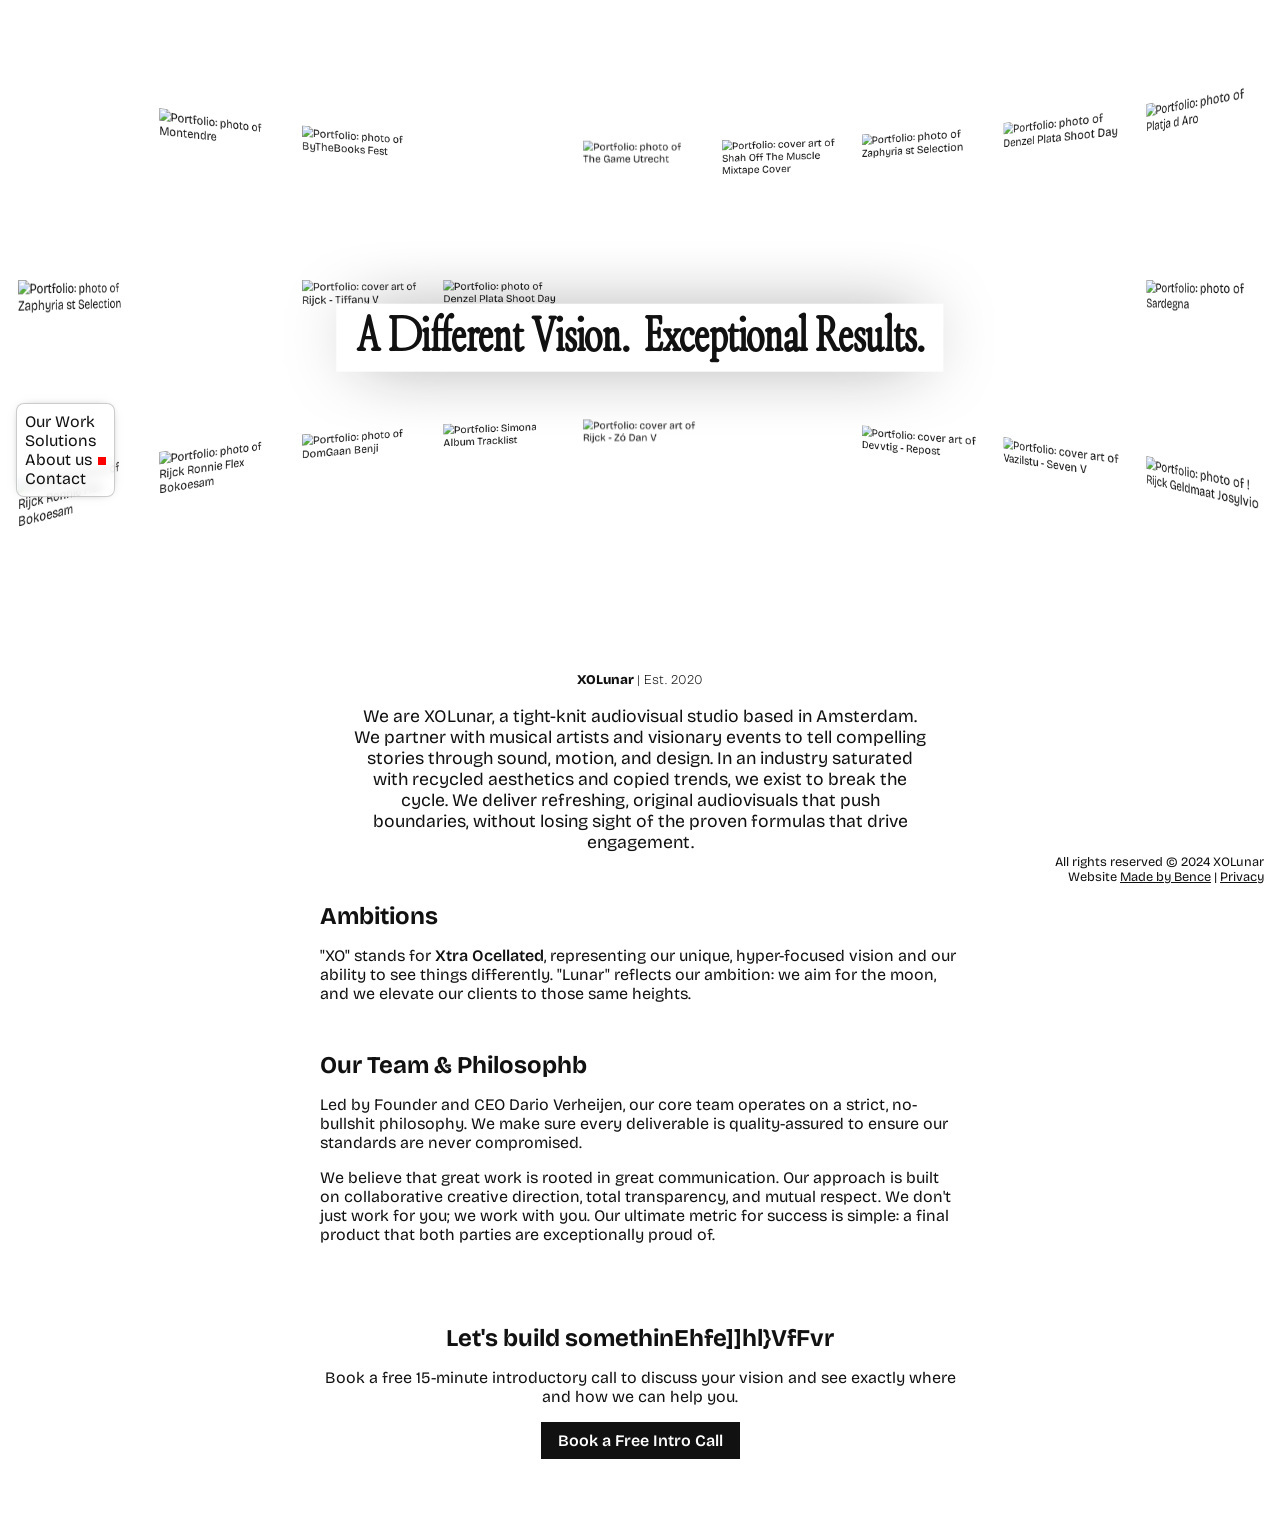
==== commit 1dc074af: "New favicons" ====
--- a/index.html
+++ b/index.html
@@ -18,7 +18,10 @@
     <link rel="stylesheet" href="assets/style/main.css">
     <link rel="stylesheet" href="assets/style/about.css">
 
-    <link rel="icon" href="data:image/svg+xml,<svg xmlns=%22http://www.w3.org/2000/svg%22 viewBox=%220 0 100 100%22><text y=%22.9em%22 font-size=%2290%22>👁️</text></svg>">
+    <link rel="apple-touch-icon" sizes="180x180" href="https://bencebarens.github.io/xolunar/assets/favicon/apple-touch-icon.png">
+    <link rel="icon" type="image/png" sizes="32x32" href="https://bencebarens.github.io/xolunar/assets/favicon/favicon-32x32.png">
+    <link rel="icon" type="image/png" sizes="16x16" href="https://bencebarens.github.io/xolunar/assets/favicon/favicon-16x16.png">
+    <link rel="manifest" href="https://bencebarens.github.io/xolunar/assets/favicon/site.webmanifest">
     <meta name="theme-color" content="#ff0000">
 </head>
 <body id="about">
--- a/assets/style/main.css
+++ b/assets/style/main.css
@@ -163,8 +163,7 @@
 }
 
 main{
-    padding: 6em 1em 2em 1em;
-    padding-top: 6em;
+    padding: 8em 1em 2em 1em;
     min-height: 90vh;
 }
 
@@ -440,13 +439,8 @@
 /* Was 975px */
 @media (max-width: 649px) {
     .calendly-overlay .calendly-popup {
-        width: 100%;
-        height: 80vh;
-        top: 20vh;
-        left: 0;
-        transform: none;
-        border-top-left-radius: 1em;
-        border-top-right-radius: 1em;
+        margin-top: 2em;
+        border-radius: 1em;
         overflow: hidden;
     }
 }
@@ -510,12 +504,6 @@
     }
 }
 
-@media (max-width: 649px) {
-    .calendly-spinner {
-        transform: translateY(-20vh);
-    }
-}
-
 .calendly-spinner .calendly-bounce1, .calendly-spinner .calendly-bounce2 {
     display: none;
 }
--- a/assets/style/about.css
+++ b/assets/style/about.css
@@ -182,11 +182,14 @@
 }
 
 .ring video::-webkit-media-controls,
+.ring video::-webkit-media-controls-panel,
+.ring video::-webkit-media-controls-play-button,
 .ring video::-webkit-media-controls-start-playback-button,
-.ring video::-webkit-media-controls-play-button {
+.ring video::-webkit-media-controls-overlay-play-button {
     display: none !important;
-    -webkit-appearance: none;
-    opacity: 0;
+    -webkit-appearance: none !important;
+    opacity: 0 !important;
+    visibility: hidden !important;
 }
 
 @media (prefers-reduced-motion: reduce) {
@@ -262,11 +265,14 @@
     animation-timeline: scroll(root);
 }
 
-@keyframes camera-parallax {
-    0% {
-        transform: rotateX(0) rotateY(0) translateY(0);
-    }
-    100% {
-        transform: rotateX(-10deg) rotateY(10deg) translateY(-10em);
+
+@media (prefers-reduced-motion: no-preference) {
+    @keyframes camera-parallax {
+        0% {
+            transform: rotateX(0) rotateY(0) translateY(0);
+        }
+        100% {
+            transform: rotateX(-5deg) rotateY(20deg) translateY(-5em);
+        }
     }
 }
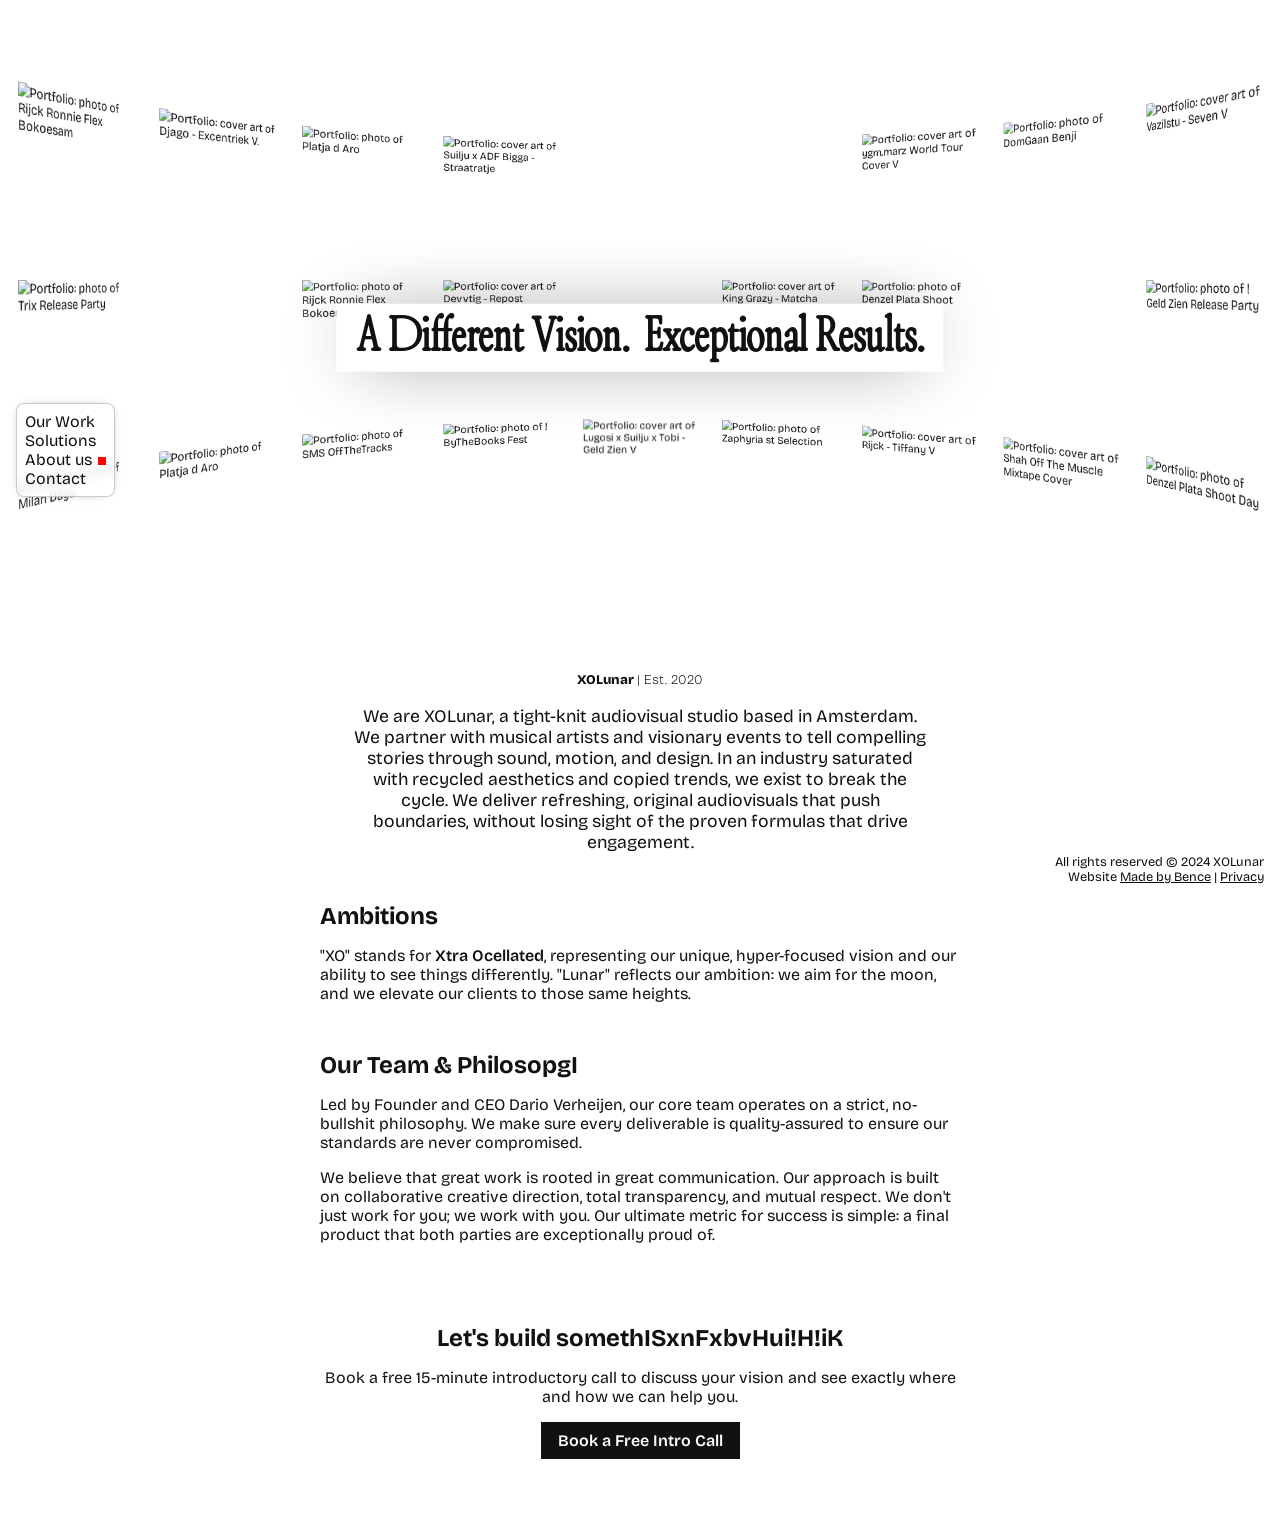
==== commit 0ea71202: "Revert "New favicons"" ====
--- a/index.html
+++ b/index.html
@@ -18,10 +18,7 @@
     <link rel="stylesheet" href="assets/style/main.css">
     <link rel="stylesheet" href="assets/style/about.css">
 
-    <link rel="apple-touch-icon" sizes="180x180" href="https://bencebarens.github.io/xolunar/assets/favicon/apple-touch-icon.png">
-    <link rel="icon" type="image/png" sizes="32x32" href="https://bencebarens.github.io/xolunar/assets/favicon/favicon-32x32.png">
-    <link rel="icon" type="image/png" sizes="16x16" href="https://bencebarens.github.io/xolunar/assets/favicon/favicon-16x16.png">
-    <link rel="manifest" href="https://bencebarens.github.io/xolunar/assets/favicon/site.webmanifest">
+    <link rel="icon" href="data:image/svg+xml,<svg xmlns=%22http://www.w3.org/2000/svg%22 viewBox=%220 0 100 100%22><text y=%22.9em%22 font-size=%2290%22>👁️</text></svg>">
     <meta name="theme-color" content="#ff0000">
 </head>
 <body id="about">
